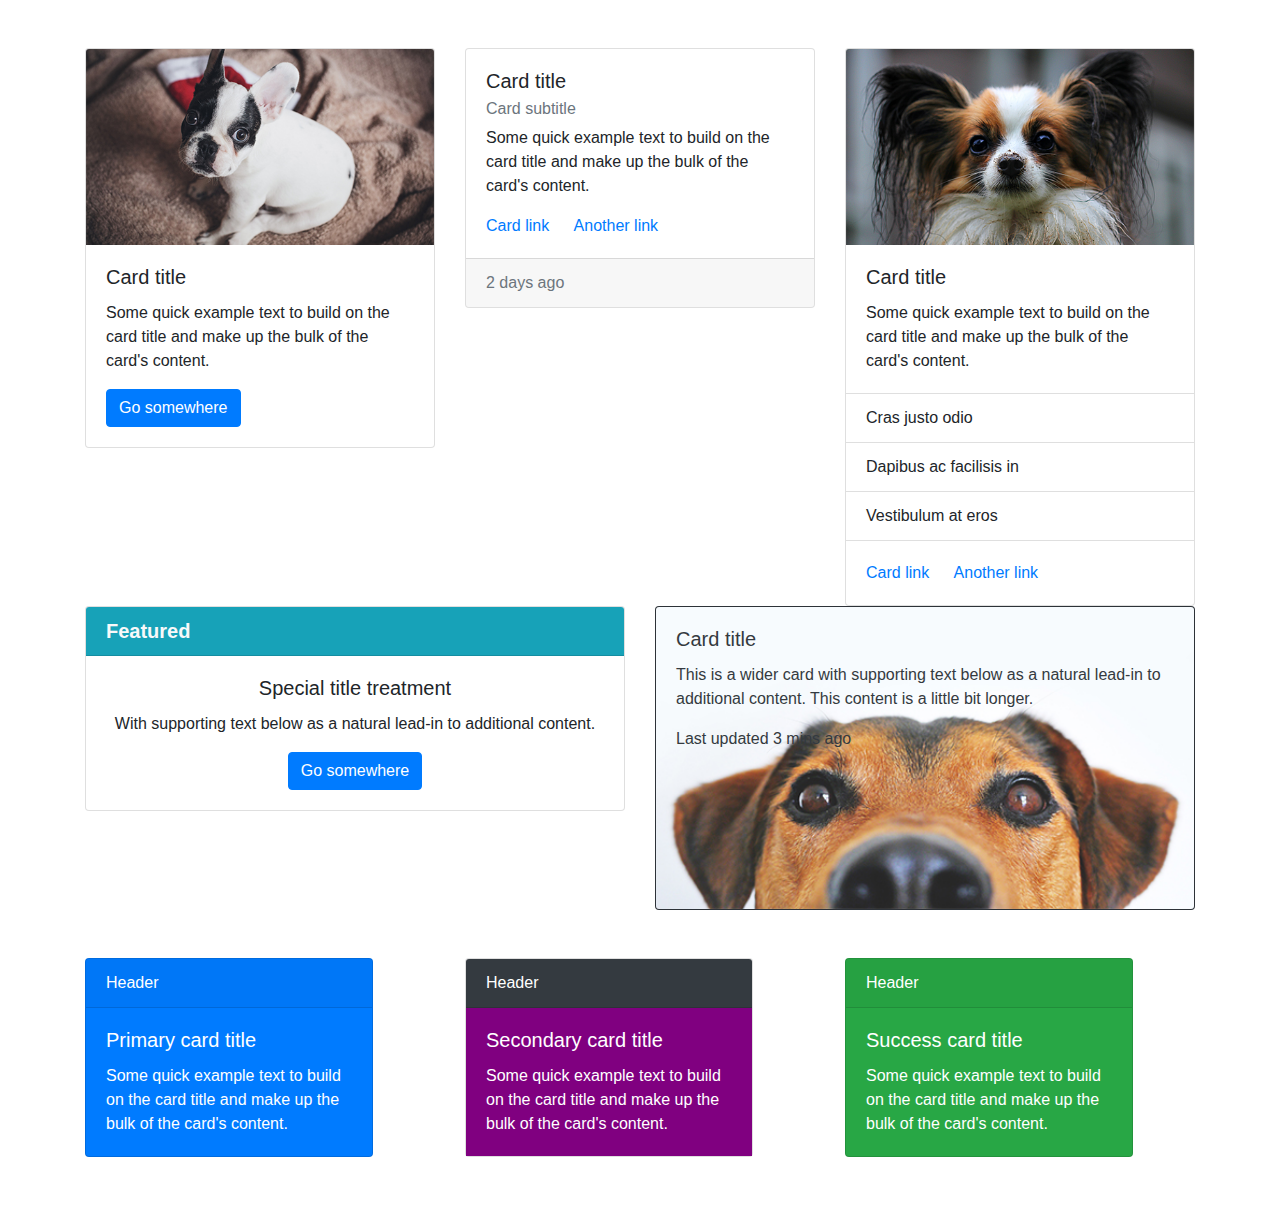
==== cards.html @ 5aedb3bf "cards.html - cards examples" ====
<!doctype html>
<html lang="en">

<head>
  <!-- Required meta tags -->
  <meta charset="utf-8">
  <meta name="viewport" content="width=device-width, initial-scale=1, shrink-to-fit=no">
  <!-- Bootstrap CSS -->
  <link rel="stylesheet" href="https://maxcdn.bootstrapcdn.com/bootstrap/4.0.0/css/bootstrap.min.css" integrity="sha384-Gn5384xqQ1aoWXA+058RXPxPg6fy4IWvTNh0E263XmFcJlSAwiGgFAW/dAiS6JXm" crossorigin="anonymous">
  <title>Cards</title>
  <style media="screen">
    .bg-purple {
      background-color: purple;
    }
  </style>
</head>

<body>
  <div class="container my-5">
    <div class="row">
      <div class="col-4">
        <div class="card">
          <img class="card-img-top" src="img\cards\kutya-1.jpg" alt="Card kutya egy">
          <div class="card-body">
            <h5 class="card-title">Card title</h5>
            <p class="card-text">Some quick example text to build on the card title and make up the bulk of the card's content.</p>
            <a href="#" class="btn btn-primary">Go somewhere</a>
          </div>
        </div>
      </div>

      <div class="col-4">
        <div class="card">
          <div class="card-body">
            <h5 class="card-title">Card title</h5>
            <h6 class="card-subtitle mb-2 text-muted">Card subtitle</h6>
            <p class="card-text">Some quick example text to build on the card title and make up the bulk of the card's content.</p>
            <a href="#" class="card-link">Card link</a>
            <a href="#" class="card-link">Another link</a>
          </div>
          <div class="card-footer text-muted">
            2 days ago
          </div>
        </div>
      </div>

      <div class="col-4">
        <div class="card">
          <img class="card-img-top" src="img\cards\kutya-2.jpg" alt="Card image cap">
          <div class="card-body">
            <h5 class="card-title">Card title</h5>
            <p class="card-text">Some quick example text to build on the card title and make up the bulk of the card's content.</p>
          </div>
          <ul class="list-group list-group-flush">
            <li class="list-group-item">Cras justo odio</li>
            <li class="list-group-item">Dapibus ac facilisis in</li>
            <li class="list-group-item">Vestibulum at eros</li>
          </ul>
          <div class="card-body">
            <a href="#" class="card-link">Card link</a>
            <a href="#" class="card-link">Another link</a>
          </div>
        </div>
      </div>
    </div>

    <div class="row">
      <div class="col-6">
        <div class="card ">
          <h5 class="card-header bg-info text-light font-weight-bold">Featured</h5>
          <div class="card-body text-center">
            <h5 class="card-title">Special title treatment</h5>
            <p class="card-text">With supporting text below as a natural lead-in to additional content.</p>
            <a href="#" class="btn btn-primary">Go somewhere</a>
          </div>
        </div>
      </div>

      <div class="col-6">
        <div class="card bg-dark text-dark">
          <img class="card-img" src="img\cards\kutya-3.jpg" alt="Card image">
          <div class="card-img-overlay">
            <h5 class="card-title">Card title</h5>
            <p class="card-text">This is a wider card with supporting text below as a natural lead-in to additional content. This content is a little bit longer.</p>
            <p class="card-text">Last updated 3 mins ago</p>
          </div>
        </div>
      </div>

    </div>

    <div class="row my-5">
      <div class="col-4">
        <div class="card text-white bg-primary mb-3" style="max-width: 18rem;">
          <div class="card-header">Header</div>
          <div class="card-body">
            <h5 class="card-title">Primary card title</h5>
            <p class="card-text">Some quick example text to build on the card title and make up the bulk of the card's content.</p>
          </div>
        </div>
      </div>
      <div class="col-4">
        <div class="card text-white  mb-3" style="max-width: 18rem;">
          <div class="card-header bg-dark">Header</div>
          <div class="card-body bg-purple">
            <h5 class="card-title">Secondary card title</h5>
            <p class="card-text">Some quick example text to build on the card title and make up the bulk of the card's content.</p>
          </div>
        </div>
      </div>
      <div class="col-4">
        <div class="card text-white bg-success mb-3" style="max-width: 18rem;">
          <div class="card-header">Header</div>
          <div class="card-body">
            <h5 class="card-title">Success card title</h5>
            <p class="card-text">Some quick example text to build on the card title and make up the bulk of the card's content.</p>
          </div>
        </div>
      </div>
    </div>

  </div>

  <!-- Optional JavaScript -->
  <!-- jQuery first, then Popper.js, then Bootstrap JS -->
  <script src="https://code.jquery.com/jquery-3.2.1.slim.min.js" integrity="sha384-KJ3o2DKtIkvYIK3UENzmM7KCkRr/rE9/Qpg6aAZGJwFDMVNA/GpGFF93hXpG5KkN" crossorigin="anonymous"></script>
  <script src="https://cdnjs.cloudflare.com/ajax/libs/popper.js/1.12.9/umd/popper.min.js" integrity="sha384-ApNbgh9B+Y1QKtv3Rn7W3mgPxhU9K/ScQsAP7hUibX39j7fakFPskvXusvfa0b4Q" crossorigin="anonymous"></script>
  <script src="https://maxcdn.bootstrapcdn.com/bootstrap/4.0.0/js/bootstrap.min.js" integrity="sha384-JZR6Spejh4U02d8jOt6vLEHfe/JQGiRRSQQxSfFWpi1MquVdAyjUar5+76PVCmYl" crossorigin="anonymous"></script>
</body>

</html>
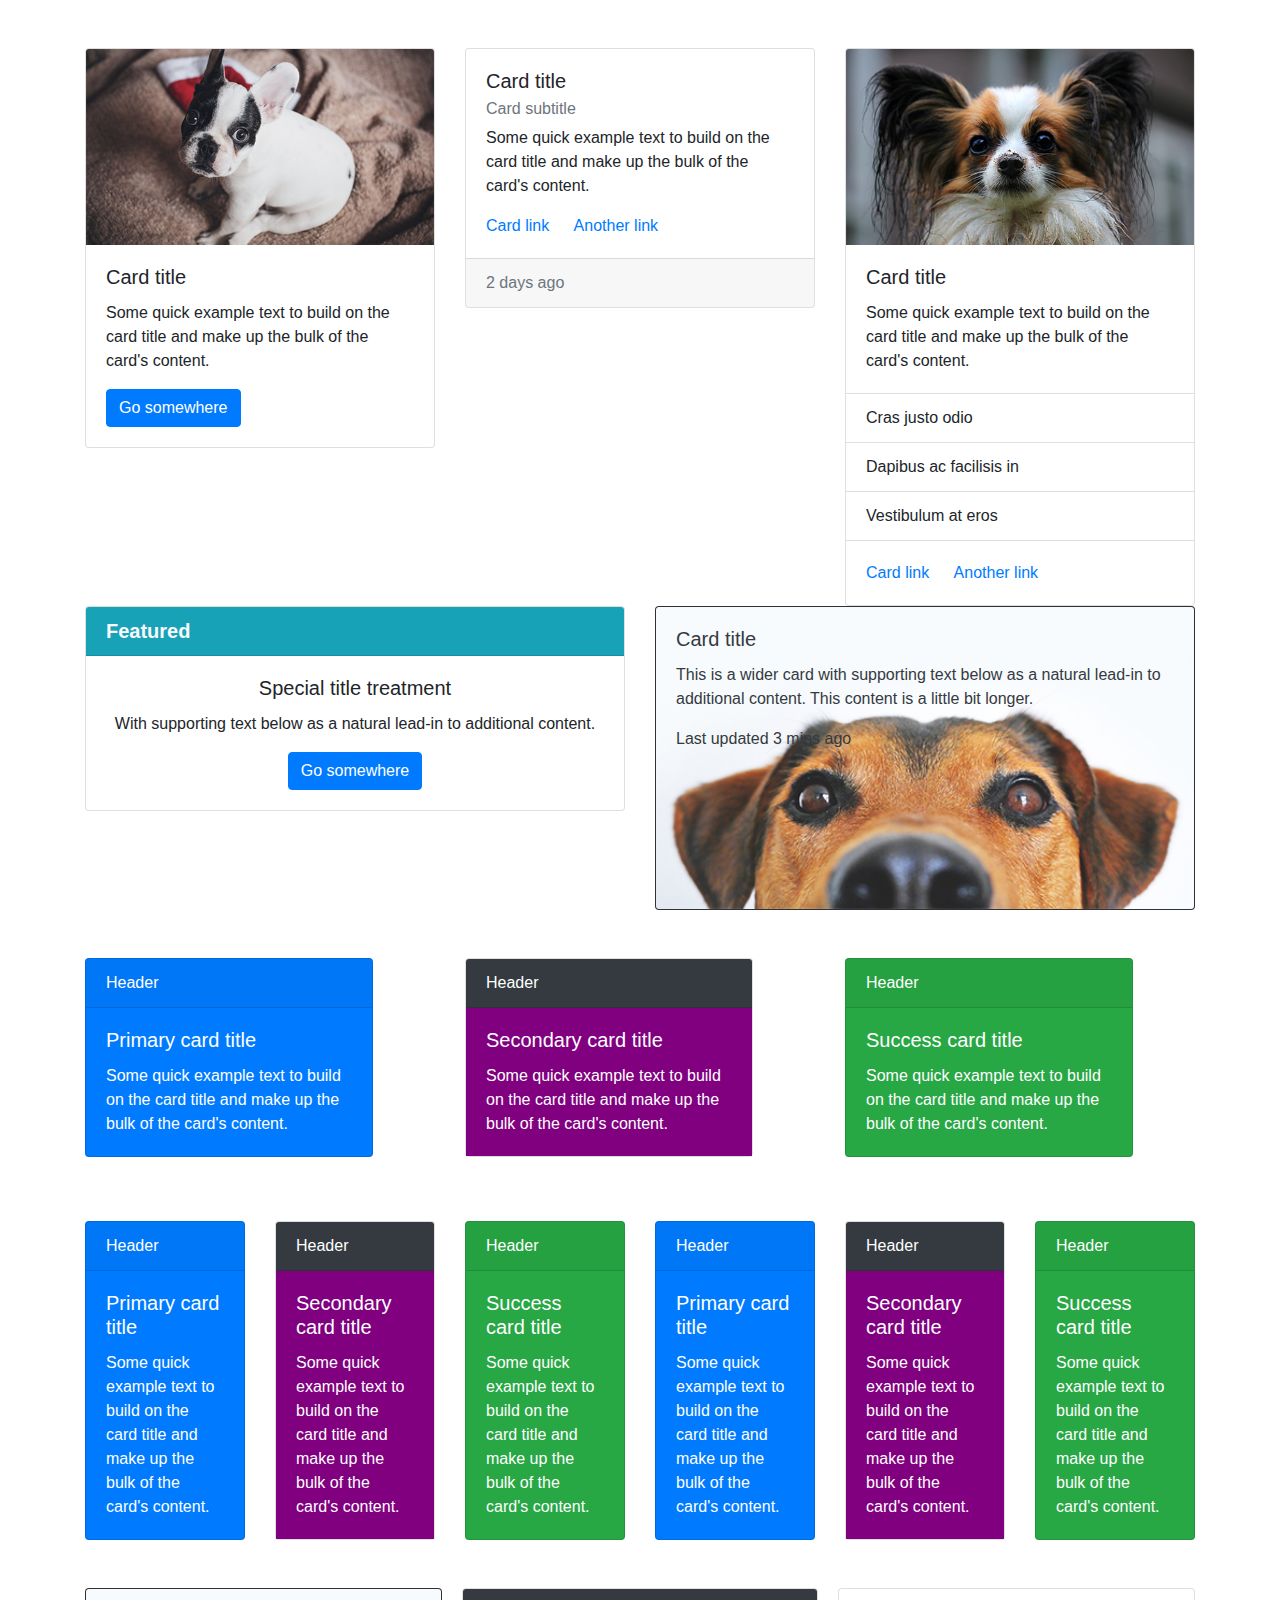
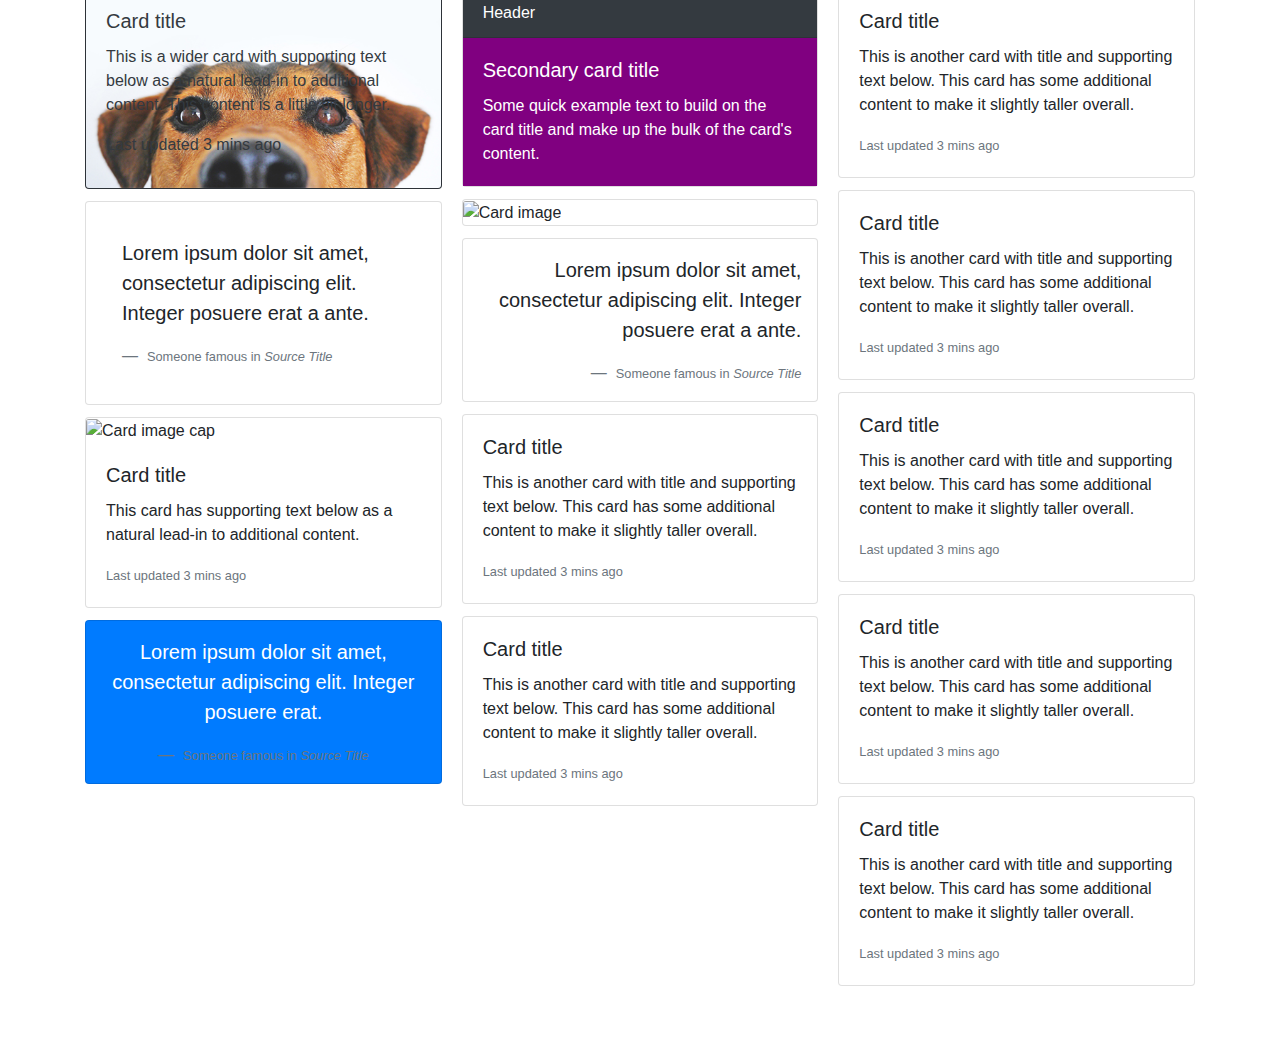
==== commit 2280b21a: "cards.html has been finished" ====
--- a/cards.html
+++ b/cards.html
@@ -90,7 +90,7 @@
     </div>
 
     <div class="row my-5">
-      <div class="col-4">
+      <div class="col-12 col-lg-4">
         <div class="card text-white bg-primary mb-3" style="max-width: 18rem;">
           <div class="card-header">Header</div>
           <div class="card-body">
@@ -99,7 +99,7 @@
           </div>
         </div>
       </div>
-      <div class="col-4">
+      <div class="col-12 col-lg-4">
         <div class="card text-white  mb-3" style="max-width: 18rem;">
           <div class="card-header bg-dark">Header</div>
           <div class="card-body bg-purple">
@@ -108,7 +108,7 @@
           </div>
         </div>
       </div>
-      <div class="col-4">
+      <div class="col-12 col-lg-4">
         <div class="card text-white bg-success mb-3" style="max-width: 18rem;">
           <div class="card-header">Header</div>
           <div class="card-body">
@@ -118,6 +118,170 @@
         </div>
       </div>
     </div>
+
+    <div class="my-5">
+      <div class="card-deck">
+
+          <div class="card text-white bg-primary">
+            <div class="card-header">Header</div>
+            <div class="card-body">
+              <h5 class="card-title">Primary card title</h5>
+              <p class="card-text">Some quick example text to build on the card title and make up the bulk of the card's content.</p>
+            </div>
+          </div>
+
+          <div class="card text-white">
+            <div class="card-header bg-dark">Header</div>
+            <div class="card-body bg-purple">
+              <h5 class="card-title">Secondary card title</h5>
+              <p class="card-text">Some quick example text to build on the card title and make up the bulk of the card's content.</p>
+            </div>
+          </div>
+
+          <div class="card text-white bg-success">
+            <div class="card-header">Header</div>
+            <div class="card-body">
+              <h5 class="card-title">Success card title</h5>
+              <p class="card-text">Some quick example text to build on the card title and make up the bulk of the card's content.</p>
+            </div>
+          </div>
+
+          <div class="card text-white bg-primary">
+            <div class="card-header">Header</div>
+            <div class="card-body">
+              <h5 class="card-title">Primary card title</h5>
+              <p class="card-text">Some quick example text to build on the card title and make up the bulk of the card's content.</p>
+            </div>
+          </div>
+
+          <div class="card text-white">
+            <div class="card-header bg-dark">Header</div>
+            <div class="card-body bg-purple">
+              <h5 class="card-title">Secondary card title</h5>
+              <p class="card-text">Some quick example text to build on the card title and make up the bulk of the card's content.</p>
+            </div>
+          </div>
+
+          <div class="card text-white bg-success">
+            <div class="card-header">Header</div>
+            <div class="card-body">
+              <h5 class="card-title">Success card title</h5>
+              <p class="card-text">Some quick example text to build on the card title and make up the bulk of the card's content.</p>
+            </div>
+          </div>
+
+      </div>
+    </div>
+
+    <div class="card-columns">
+      <div class="card bg-dark text-dark">
+        <img class="card-img" src="img\cards\kutya-3.jpg" alt="Card image">
+        <div class="card-img-overlay">
+          <h5 class="card-title">Card title</h5>
+          <p class="card-text">This is a wider card with supporting text below as a natural lead-in to additional content. This content is a little bit longer.</p>
+          <p class="card-text">Last updated 3 mins ago</p>
+        </div>
+      </div>
+      <div class="card p-3">
+        <blockquote class="blockquote mb-0 card-body">
+          <p>Lorem ipsum dolor sit amet, consectetur adipiscing elit. Integer posuere erat a ante.</p>
+          <footer class="blockquote-footer">
+            <small class="text-muted">
+              Someone famous in <cite title="Source Title">Source Title</cite>
+            </small>
+          </footer>
+        </blockquote>
+      </div>
+      <div class="card">
+        <img class="card-img-top" src=".../100px160/" alt="Card image cap">
+        <div class="card-body">
+          <h5 class="card-title">Card title</h5>
+          <p class="card-text">This card has supporting text below as a natural lead-in to additional content.</p>
+          <p class="card-text"><small class="text-muted">Last updated 3 mins ago</small></p>
+        </div>
+      </div>
+      <div class="card bg-primary text-white text-center p-3">
+        <blockquote class="blockquote mb-0">
+          <p>Lorem ipsum dolor sit amet, consectetur adipiscing elit. Integer posuere erat.</p>
+          <footer class="blockquote-footer">
+            <small>
+              Someone famous in <cite title="Source Title">Source Title</cite>
+            </small>
+          </footer>
+        </blockquote>
+      </div>
+      <div class="card text-white">
+        <div class="card-header bg-dark">Header</div>
+        <div class="card-body bg-purple">
+          <h5 class="card-title">Secondary card title</h5>
+          <p class="card-text">Some quick example text to build on the card title and make up the bulk of the card's content.</p>
+        </div>
+      </div>
+      <div class="card">
+        <img class="card-img" src=".../100px260/" alt="Card image">
+      </div>
+      <div class="card p-3 text-right">
+        <blockquote class="blockquote mb-0">
+          <p>Lorem ipsum dolor sit amet, consectetur adipiscing elit. Integer posuere erat a ante.</p>
+          <footer class="blockquote-footer">
+            <small class="text-muted">
+              Someone famous in <cite title="Source Title">Source Title</cite>
+            </small>
+          </footer>
+        </blockquote>
+      </div>
+      <div class="card">
+        <div class="card-body">
+          <h5 class="card-title">Card title</h5>
+          <p class="card-text">This is another card with title and supporting text below. This card has some additional content to make it slightly taller overall.</p>
+          <p class="card-text"><small class="text-muted">Last updated 3 mins ago</small></p>
+        </div>
+      </div>
+      <div class="card">
+        <div class="card-body">
+          <h5 class="card-title">Card title</h5>
+          <p class="card-text">This is another card with title and supporting text below. This card has some additional content to make it slightly taller overall.</p>
+          <p class="card-text"><small class="text-muted">Last updated 3 mins ago</small></p>
+        </div>
+      </div>
+      <div class="card">
+        <div class="card-body">
+          <h5 class="card-title">Card title</h5>
+          <p class="card-text">This is another card with title and supporting text below. This card has some additional content to make it slightly taller overall.</p>
+          <p class="card-text"><small class="text-muted">Last updated 3 mins ago</small></p>
+        </div>
+      </div>
+      <div class="card">
+        <div class="card-body">
+          <h5 class="card-title">Card title</h5>
+          <p class="card-text">This is another card with title and supporting text below. This card has some additional content to make it slightly taller overall.</p>
+          <p class="card-text"><small class="text-muted">Last updated 3 mins ago</small></p>
+        </div>
+      </div>
+      <div class="card">
+        <div class="card-body">
+          <h5 class="card-title">Card title</h5>
+          <p class="card-text">This is another card with title and supporting text below. This card has some additional content to make it slightly taller overall.</p>
+          <p class="card-text"><small class="text-muted">Last updated 3 mins ago</small></p>
+        </div>
+      </div>
+      <div class="card">
+        <div class="card-body">
+          <h5 class="card-title">Card title</h5>
+          <p class="card-text">This is another card with title and supporting text below. This card has some additional content to make it slightly taller overall.</p>
+          <p class="card-text"><small class="text-muted">Last updated 3 mins ago</small></p>
+        </div>
+      </div>
+      <div class="card">
+        <div class="card-body">
+          <h5 class="card-title">Card title</h5>
+          <p class="card-text">This is another card with title and supporting text below. This card has some additional content to make it slightly taller overall.</p>
+          <p class="card-text"><small class="text-muted">Last updated 3 mins ago</small></p>
+        </div>
+      </div>
+    </div>
+
+
 
   </div>
 
